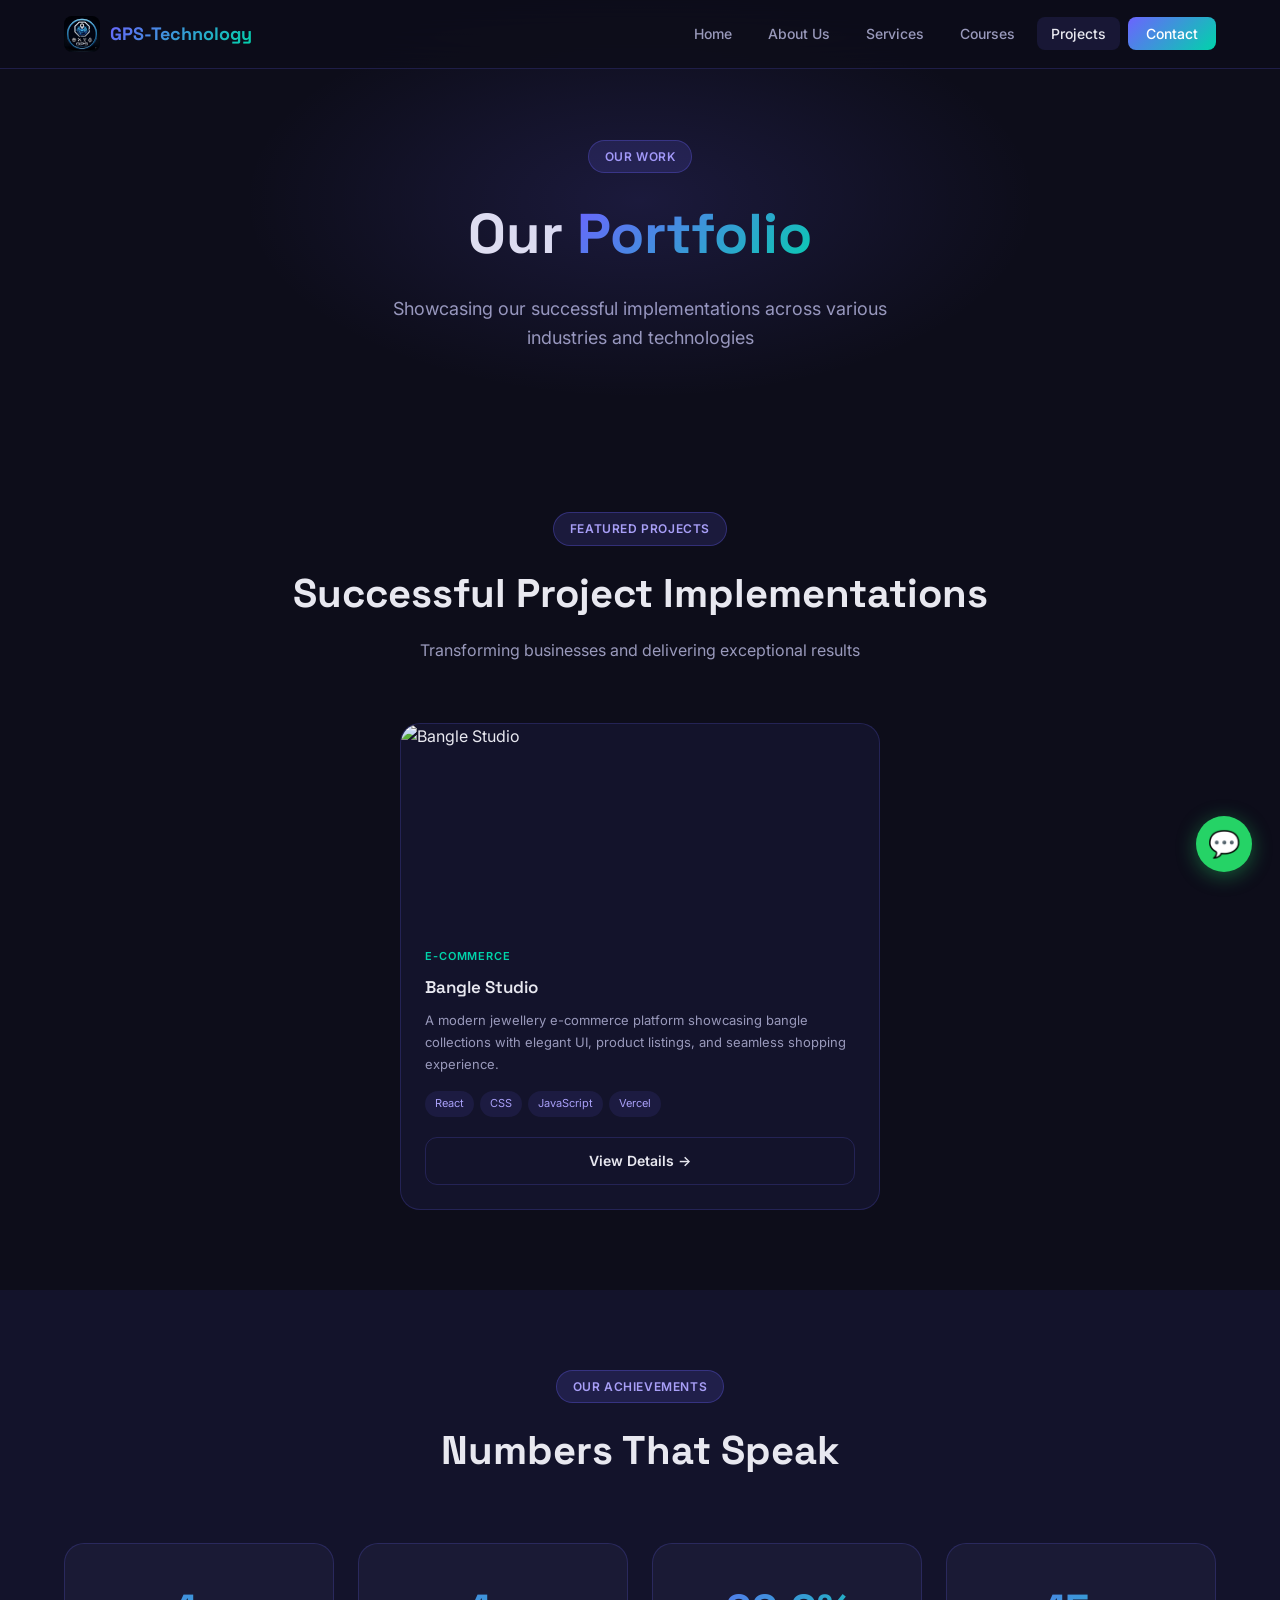
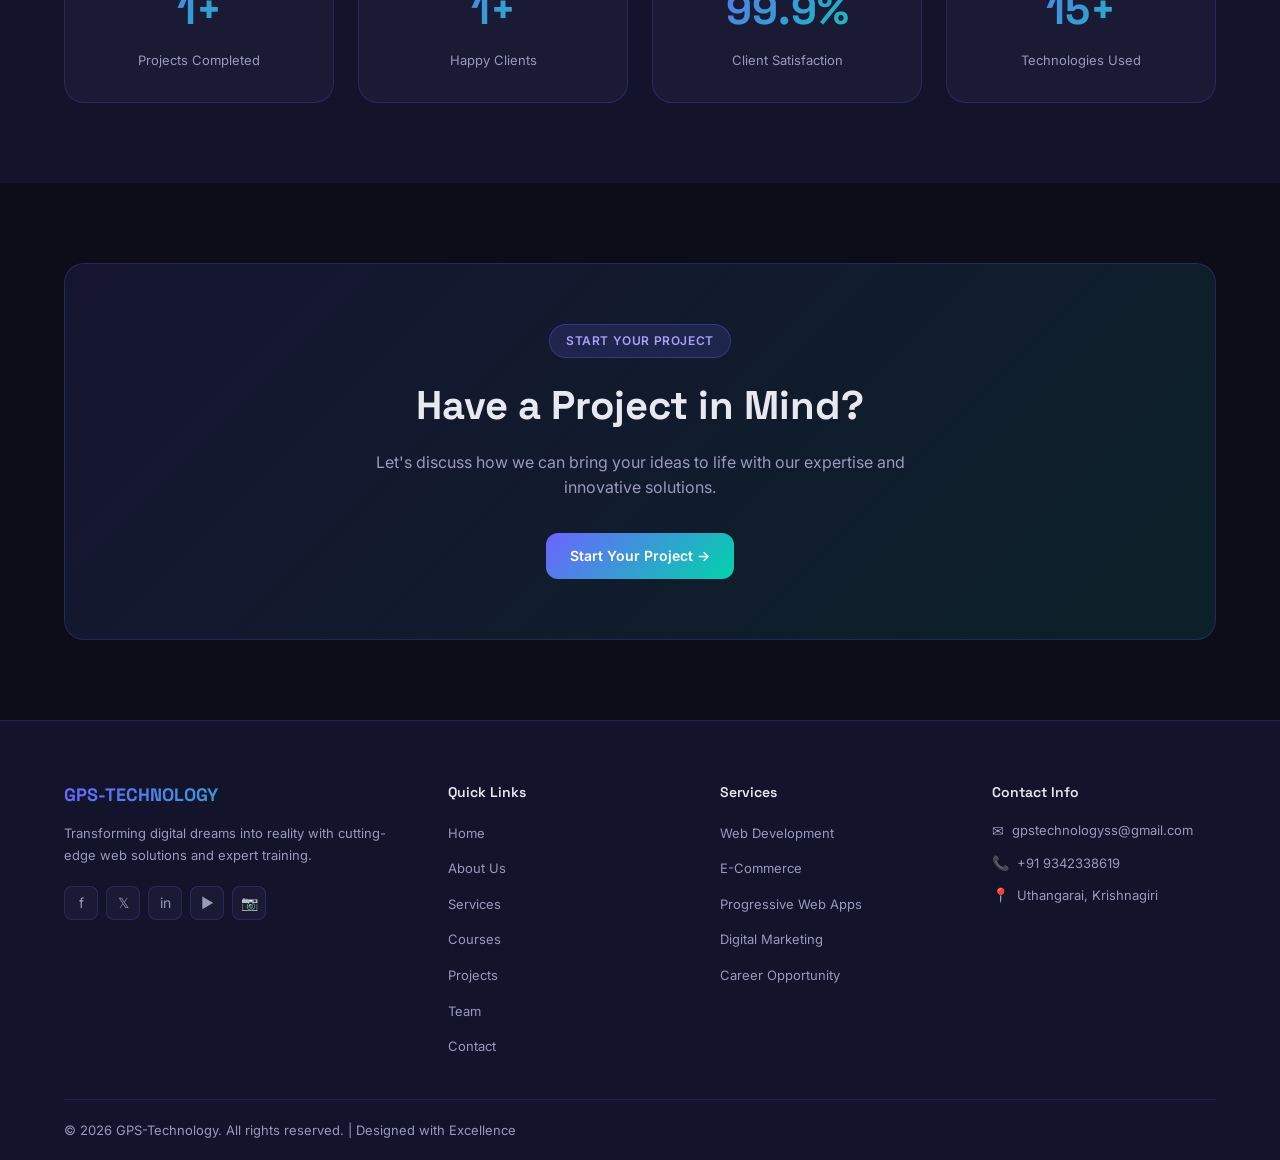
==== projects.html @ 662a0df4 "first commit" ====
<!DOCTYPE html>
<html lang="en">
<head>
  <meta charset="UTF-8">
  <meta name="viewport" content="width=device-width, initial-scale=1.0">
  <title>Our Projects - GPS-Technology</title>
  <link rel="stylesheet" href="css/style.css">
  <link rel="icon" href="gps_logo.png">
</head>
<body>

<nav class="navbar">
  <div class="nav-container">
    <a href="index.html" class="nav-logo">
      <img src="gps_logo.png" alt="GPS Logo">
      <span>GPS-Technology</span>
    </a>
    <ul class="nav-links">
      <li><a href="index.html">Home</a></li>
      <li><a href="about.html">About Us</a></li>
      <li><a href="services.html">Services</a></li>
      <li><a href="courses.html">Courses</a></li>
      <li><a href="projects.html">Projects</a></li>
      <li><a href="contact.html" class="btn-nav">Contact</a></li>
    </ul>
    <div class="hamburger"><span></span><span></span><span></span></div>
  </div>
</nav>
<div class="mobile-menu">
  <a href="index.html">Home</a>
  <a href="about.html">About Us</a>
  <a href="services.html">Services</a>
  <a href="courses.html">Courses</a>
  <a href="projects.html">Projects</a>
  <a href="contact.html">Contact</a>
</div>

<!-- PAGE HERO -->
<section class="page-hero">
  <div class="container">
    <div class="badge">Our Work</div>
    <h1>Our <span class="gradient-text">Portfolio</span></h1>
    <p>Showcasing our successful implementations across various industries and technologies</p>
  </div>
</section>

<!-- PROJECTS -->
<section class="projects-section">
  <div class="container">
    <div class="section-header">
      <div class="badge">Featured Projects</div>
      <h2 class="section-title">Successful Project Implementations</h2>
      <p class="section-subtitle">Transforming businesses and delivering exceptional results</p>
    </div>

    <div class="projects-grid" style="grid-template-columns: repeat(auto-fit, minmax(340px, 1fr)); max-width: 480px; margin: 0 auto;">
      <div class="project-card fade-up">
        <img src="https://images.unsplash.com/photo-1611085583191-a3b181a88401?auto=format&fit=crop&w=600&q=80" alt="Bangle Studio" class="project-img">
        <div class="project-body">
          <div class="project-cat">E-Commerce</div>
          <h3>Bangle Studio</h3>
          <p>A modern jewellery e-commerce platform showcasing bangle collections with elegant UI, product listings, and seamless shopping experience.</p>
          <div class="project-tags">
            <span class="project-tag">React</span>
            <span class="project-tag">CSS</span>
            <span class="project-tag">JavaScript</span>
            <span class="project-tag">Vercel</span>
          </div>
          <a href="https://bangle-studio.vercel.app" target="_blank" class="btn btn-outline" style="width:100%;justify-content:center;">View Details →</a>
        </div>
      </div>
    </div>
  </div>
</section>

<!-- ACHIEVEMENTS -->
<section class="achievements-section">
  <div class="container">
    <div class="section-header">
      <div class="badge">Our Achievements</div>
      <h2 class="section-title">Numbers That Speak</h2>
    </div>
    <div class="achievements-grid">
      <div class="achieve-card fade-up">
        <span class="achieve-num">1+</span>
        <div class="achieve-label">Projects Completed</div>
      </div>
      <div class="achieve-card fade-up">
        <span class="achieve-num">1+</span>
        <div class="achieve-label">Happy Clients</div>
      </div>
      <div class="achieve-card fade-up">
        <span class="achieve-num">99.9%</span>
        <div class="achieve-label">Client Satisfaction</div>
      </div>
      <div class="achieve-card fade-up">
        <span class="achieve-num">15+</span>
        <div class="achieve-label">Technologies Used</div>
      </div>
    </div>
  </div>
</section>

<!-- CTA -->
<section class="cta-section">
  <div class="container">
    <div class="cta-box fade-up">
      <div class="badge">Start Your Project</div>
      <h2 class="section-title">Have a Project in Mind?</h2>
      <p style="color:var(--text-muted);margin-bottom:32px;max-width:540px;margin-left:auto;margin-right:auto;">
        Let's discuss how we can bring your ideas to life with our expertise and innovative solutions.
      </p>
      <a href="contact.html" class="btn btn-primary">Start Your Project →</a>
    </div>
  </div>
</section>

<!-- FOOTER -->
<footer class="footer">
  <div class="container">
    <div class="footer-grid">
      <div class="footer-brand">
        <div class="footer-brand-name">GPS-TECHNOLOGY</div>
        <p>Transforming digital dreams into reality with cutting-edge web solutions and expert training.</p>
        <div class="footer-social">
          <a href="https://facebook.com" target="_blank">f</a>
          <a href="https://twitter.com" target="_blank">𝕏</a>
          <a href="https://linkedin.com" target="_blank">in</a>
          <a href="https://youtube.com" target="_blank">▶</a>
          <a href="https://instagram.com" target="_blank">📷</a>
        </div>
      </div>
      <div class="footer-col">
        <h4>Quick Links</h4>
        <ul>
          <li><a href="index.html">Home</a></li>
          <li><a href="about.html">About Us</a></li>
          <li><a href="services.html">Services</a></li>
          <li><a href="courses.html">Courses</a></li>
          <li><a href="projects.html">Projects</a></li>
          <li><a href="team.html">Team</a></li>
          <li><a href="contact.html">Contact</a></li>
        </ul>
      </div>
      <div class="footer-col">
        <h4>Services</h4>
        <ul>
          <li><a href="services.html">Web Development</a></li>
          <li><a href="services.html">E-Commerce</a></li>
          <li><a href="services.html">Progressive Web Apps</a></li>
          <li><a href="services.html">Digital Marketing</a></li>
          <li><a href="services.html">Career Opportunity</a></li>
        </ul>
      </div>
      <div class="footer-col">
        <h4>Contact Info</h4>
        <ul class="footer-contact">
          <li><span>✉</span><span>gpstechnologyss@gmail.com</span></li>
          <li><span>📞</span><span>+91 9342338619</span></li>
          <li><span>📍</span><span>Uthangarai, Krishnagiri</span></li>
        </ul>
      </div>
    </div>
    <div class="footer-bottom">
      <p>© 2026 GPS-Technology. All rights reserved. | Designed with Excellence</p>
    </div>
  </div>
</footer>

<a href="https://wa.me/919342338619?text=Hello!%20I'm%20interested%20in%20your%20services." target="_blank" class="whatsapp-btn">💬</a>
<script src="js/main.js"></script>
</body>
</html>
---- css/style.css ----
/* ===== INFXS Solutions - Main Stylesheet ===== */

@import url('https://fonts.googleapis.com/css2?family=Inter:wght@300;400;500;600;700;800&family=Space+Grotesk:wght@400;500;600;700&display=swap');

:root {
  --primary: #6c63ff;
  --primary-dark: #5a52d5;
  --primary-light: #a89ff7;
  --accent: #00d4aa;
  --accent-dark: #00b894;
  --dark: #0d0d1a;
  --dark-2: #13132b;
  --dark-3: #1a1a35;
  --dark-4: #22224a;
  --text: #e8e8f0;
  --text-muted: #9999bb;
  --border: rgba(108, 99, 255, 0.2);
  --gradient: linear-gradient(135deg, #6c63ff, #00d4aa);
  --shadow: 0 8px 32px rgba(108, 99, 255, 0.15);
  --font-display: 'Space Grotesk', sans-serif;
  --font-body: 'Inter', sans-serif;
  --radius: 12px;
  --radius-lg: 20px;
}

* { margin: 0; padding: 0; box-sizing: border-box; }

html { scroll-behavior: smooth; }

body {
  font-family: var(--font-body);
  background: var(--dark);
  color: var(--text);
  line-height: 1.6;
  overflow-x: hidden;
}

/* ===== SCROLLBAR ===== */
::-webkit-scrollbar { width: 6px; }
::-webkit-scrollbar-track { background: var(--dark-2); }
::-webkit-scrollbar-thumb { background: var(--primary); border-radius: 3px; }

/* ===== NAVBAR ===== */
.navbar {
  position: fixed;
  top: 0;
  width: 100%;
  z-index: 1000;
  padding: 16px 0;
  background: rgba(13, 13, 26, 0.85);
  backdrop-filter: blur(20px);
  -webkit-backdrop-filter: blur(20px);
  border-bottom: 1px solid var(--border);
  transition: all 0.3s ease;
}

.navbar.scrolled {
  padding: 10px 0;
  background: rgba(13, 13, 26, 0.95);
}

.nav-container {
  max-width: 1200px;
  margin: 0 auto;
  padding: 0 24px;
  display: flex;
  align-items: center;
  justify-content: space-between;
}

.nav-logo {
  display: flex;
  align-items: center;
  gap: 10px;
  text-decoration: none;
  color: var(--text);
}

.nav-logo img {
  width: 36px;
  height: 36px;
  object-fit: contain;
  border-radius: 8px;
}

.nav-logo span {
  font-family: var(--font-display);
  font-weight: 700;
  font-size: 18px;
  background: var(--gradient);
  -webkit-background-clip: text;
  -webkit-text-fill-color: transparent;
  background-clip: text;
}

.nav-links {
  display: flex;
  list-style: none;
  gap: 8px;
  align-items: center;
}

.nav-links a {
  text-decoration: none;
  color: var(--text-muted);
  font-size: 14px;
  font-weight: 500;
  padding: 8px 14px;
  border-radius: 8px;
  transition: all 0.2s ease;
}

.nav-links a:hover,
.nav-links a.active {
  color: var(--text);
  background: rgba(108, 99, 255, 0.12);
}

.nav-links a.btn-nav {
  background: var(--gradient);
  color: #fff;
  padding: 8px 18px;
}

.nav-links a.btn-nav:hover {
  opacity: 0.9;
  background: var(--gradient);
  color: #fff;
}

/* Hamburger */
.hamburger {
  display: none;
  flex-direction: column;
  gap: 5px;
  cursor: pointer;
  padding: 4px;
}

.hamburger span {
  width: 24px;
  height: 2px;
  background: var(--text);
  border-radius: 2px;
  transition: all 0.3s ease;
}

.hamburger.open span:nth-child(1) { transform: rotate(45deg) translate(5px, 5px); }
.hamburger.open span:nth-child(2) { opacity: 0; }
.hamburger.open span:nth-child(3) { transform: rotate(-45deg) translate(5px, -5px); }

/* Mobile menu */
.mobile-menu {
  display: none;
  position: fixed;
  top: 65px;
  left: 0;
  right: 0;
  background: var(--dark-2);
  border-bottom: 1px solid var(--border);
  padding: 20px 24px;
  z-index: 999;
}

.mobile-menu.open { display: block; }

.mobile-menu a {
  display: block;
  color: var(--text-muted);
  text-decoration: none;
  padding: 12px 0;
  font-size: 15px;
  border-bottom: 1px solid var(--border);
  transition: color 0.2s;
}

.mobile-menu a:last-child { border-bottom: none; }
.mobile-menu a:hover, .mobile-menu a.active { color: var(--primary); }

/* ===== COMMON ===== */
.container {
  max-width: 1200px;
  margin: 0 auto;
  padding: 0 24px;
}

.section-title {
  font-family: var(--font-display);
  font-size: clamp(28px, 4vw, 40px);
  font-weight: 700;
  margin-bottom: 12px;
  color: var(--text);
}

.section-subtitle {
  color: var(--text-muted);
  font-size: 16px;
  max-width: 560px;
}

.section-header {
  text-align: center;
  margin-bottom: 60px;
}

.section-header .section-subtitle {
  margin: 0 auto;
}

.badge {
  display: inline-block;
  padding: 6px 16px;
  background: rgba(108, 99, 255, 0.15);
  color: var(--primary-light);
  border: 1px solid rgba(108, 99, 255, 0.3);
  border-radius: 100px;
  font-size: 12px;
  font-weight: 600;
  letter-spacing: 0.05em;
  text-transform: uppercase;
  margin-bottom: 16px;
}

.btn {
  display: inline-flex;
  align-items: center;
  gap: 8px;
  padding: 12px 24px;
  border-radius: var(--radius);
  font-weight: 600;
  font-size: 14px;
  text-decoration: none;
  cursor: pointer;
  border: none;
  transition: all 0.3s ease;
  font-family: var(--font-body);
}

.btn-primary {
  background: var(--gradient);
  color: #fff;
}

.btn-primary:hover {
  transform: translateY(-2px);
  box-shadow: 0 8px 24px rgba(108, 99, 255, 0.4);
}

.btn-outline {
  background: transparent;
  color: var(--text);
  border: 1px solid var(--border);
}

.btn-outline:hover {
  background: rgba(108, 99, 255, 0.1);
  border-color: var(--primary);
  transform: translateY(-2px);
}

.card {
  background: var(--dark-3);
  border: 1px solid var(--border);
  border-radius: var(--radius-lg);
  padding: 28px;
  transition: all 0.3s ease;
}

.card:hover {
  border-color: rgba(108, 99, 255, 0.4);
  transform: translateY(-4px);
  box-shadow: var(--shadow);
}

.gradient-text {
  background: var(--gradient);
  -webkit-background-clip: text;
  -webkit-text-fill-color: transparent;
  background-clip: text;
}

/* ===== HERO ===== */
.hero {
  min-height: 100vh;
  display: flex;
  align-items: center;
  position: relative;
  padding: 120px 0 80px;
  overflow: hidden;
}

.hero-bg {
  position: absolute;
  inset: 0;
  z-index: 0;
}

.hero-orb {
  position: absolute;
  border-radius: 50%;
  filter: blur(80px);
  opacity: 0.3;
}

.hero-orb-1 {
  width: 500px;
  height: 500px;
  background: var(--primary);
  top: -100px;
  right: -100px;
}

.hero-orb-2 {
  width: 400px;
  height: 400px;
  background: var(--accent);
  bottom: -100px;
  left: -100px;
}

.hero-grid {
  position: absolute;
  inset: 0;
  background-image: 
    linear-gradient(rgba(108,99,255,0.05) 1px, transparent 1px),
    linear-gradient(90deg, rgba(108,99,255,0.05) 1px, transparent 1px);
  background-size: 60px 60px;
}

.hero-content {
  position: relative;
  z-index: 1;
  max-width: 700px;
}

.hero-title {
  font-family: var(--font-display);
  font-size: clamp(38px, 5.5vw, 68px);
  font-weight: 700;
  line-height: 1.1;
  margin-bottom: 20px;
}

.hero-desc {
  font-size: 18px;
  color: var(--text-muted);
  margin-bottom: 36px;
  max-width: 560px;
}

.hero-actions {
  display: flex;
  gap: 16px;
  flex-wrap: wrap;
}

.hero-stats {
  display: flex;
  gap: 48px;
  margin-top: 56px;
  padding-top: 40px;
  border-top: 1px solid var(--border);
}

.hero-stat-value {
  font-family: var(--font-display);
  font-size: 36px;
  font-weight: 700;
  background: var(--gradient);
  -webkit-background-clip: text;
  -webkit-text-fill-color: transparent;
  background-clip: text;
  display: block;
}

.hero-stat-label {
  font-size: 13px;
  color: var(--text-muted);
}

/* ===== SERVICES PREVIEW ===== */
.services-preview {
  padding: 100px 0;
  background: var(--dark-2);
}

.services-grid {
  display: grid;
  grid-template-columns: repeat(auto-fit, minmax(280px, 1fr));
  gap: 24px;
}

.service-card {
  background: var(--dark-3);
  border: 1px solid var(--border);
  border-radius: var(--radius-lg);
  padding: 32px;
  transition: all 0.3s ease;
}

.service-card:hover {
  border-color: rgba(108, 99, 255, 0.5);
  transform: translateY(-6px);
  box-shadow: 0 16px 48px rgba(108, 99, 255, 0.15);
}

.service-icon {
  width: 52px;
  height: 52px;
  background: rgba(108, 99, 255, 0.15);
  border-radius: 14px;
  display: flex;
  align-items: center;
  justify-content: center;
  font-size: 24px;
  margin-bottom: 20px;
}

.service-card h3 {
  font-family: var(--font-display);
  font-size: 18px;
  font-weight: 600;
  margin-bottom: 10px;
}

.service-card p {
  color: var(--text-muted);
  font-size: 14px;
  line-height: 1.7;
}

/* ===== PAGE HERO ===== */
.page-hero {
  padding: 140px 0 80px;
  text-align: center;
  position: relative;
  overflow: hidden;
}

.page-hero::before {
  content: '';
  position: absolute;
  top: 0;
  left: 50%;
  transform: translateX(-50%);
  width: 800px;
  height: 400px;
  background: radial-gradient(ellipse, rgba(108,99,255,0.15) 0%, transparent 70%);
}

.page-hero h1 {
  font-family: var(--font-display);
  font-size: clamp(32px, 5vw, 56px);
  font-weight: 700;
  margin-bottom: 16px;
}

.page-hero p {
  color: var(--text-muted);
  font-size: 18px;
  max-width: 560px;
  margin: 0 auto;
}

/* ===== ABOUT PAGE ===== */
.about-section {
  padding: 80px 0 100px;
}

.founder-card {
  display: grid;
  grid-template-columns: 1fr 1.5fr;
  gap: 60px;
  align-items: center;
  margin-bottom: 100px;
}

.founder-img-wrap {
  position: relative;
}

.founder-img-wrap img {
  width: 100%;
  max-width: 380px;
  border-radius: var(--radius-lg);
  object-fit: cover;
  aspect-ratio: 3/4;
  display: block;
}

.founder-img-badge {
  position: absolute;
  bottom: -16px;
  right: -16px;
  background: var(--gradient);
  padding: 12px 20px;
  border-radius: var(--radius);
  font-weight: 600;
  font-size: 13px;
}

.founder-info h2 {
  font-family: var(--font-display);
  font-size: 36px;
  font-weight: 700;
  margin-bottom: 4px;
}

.founder-info .role {
  color: var(--primary-light);
  font-size: 14px;
  font-weight: 500;
  margin-bottom: 24px;
}

.founder-info p {
  color: var(--text-muted);
  line-height: 1.8;
  margin-bottom: 28px;
}

.founder-meta {
  display: grid;
  grid-template-columns: 1fr 1fr;
  gap: 16px;
  margin-bottom: 28px;
}

.meta-item {
  background: var(--dark-3);
  border: 1px solid var(--border);
  border-radius: var(--radius);
  padding: 16px;
}

.meta-item .label {
  font-size: 11px;
  color: var(--text-muted);
  text-transform: uppercase;
  letter-spacing: 0.08em;
  margin-bottom: 4px;
}

.meta-item .value {
  font-size: 14px;
  font-weight: 600;
  color: var(--text);
}

/* Journey */
.journey-section {
  background: var(--dark-2);
  padding: 80px 0;
}

.journey-grid {
  display: grid;
  grid-template-columns: 1fr 1fr;
  gap: 60px;
  align-items: center;
}

.journey-stats {
  display: grid;
  grid-template-columns: repeat(3, 1fr);
  gap: 20px;
  margin-bottom: 32px;
}

.stat-box {
  text-align: center;
  background: var(--dark-3);
  border: 1px solid var(--border);
  border-radius: var(--radius);
  padding: 20px 12px;
}

.stat-box .num {
  font-family: var(--font-display);
  font-size: 28px;
  font-weight: 700;
  background: var(--gradient);
  -webkit-background-clip: text;
  -webkit-text-fill-color: transparent;
  background-clip: text;
  display: block;
}

.stat-box .lbl {
  font-size: 12px;
  color: var(--text-muted);
  margin-top: 4px;
}

.mission-box {
  background: var(--dark-3);
  border-left: 3px solid var(--primary);
  border-radius: 0 var(--radius) var(--radius) 0;
  padding: 24px;
  font-style: italic;
  color: var(--text-muted);
  line-height: 1.8;
}

/* ===== SERVICES PAGE ===== */
.services-section {
  padding: 80px 0;
}

.services-full-grid {
  display: grid;
  grid-template-columns: repeat(auto-fit, minmax(320px, 1fr));
  gap: 24px;
  margin-bottom: 60px;
}

.services-full-grid .service-card {
  background: var(--dark-2);
}

.service-tags {
  display: flex;
  flex-wrap: wrap;
  gap: 8px;
  margin-top: 16px;
}

.service-tag {
  padding: 4px 12px;
  background: rgba(108, 99, 255, 0.1);
  border: 1px solid rgba(108, 99, 255, 0.2);
  border-radius: 100px;
  font-size: 12px;
  color: var(--primary-light);
}

.specialized-section {
  padding: 80px 0;
  background: var(--dark-2);
}

.specialized-grid {
  display: grid;
  grid-template-columns: repeat(auto-fit, minmax(240px, 1fr));
  gap: 24px;
}

.spec-card {
  background: var(--dark-3);
  border: 1px solid var(--border);
  border-radius: var(--radius-lg);
  padding: 28px;
}

.spec-card h4 {
  font-family: var(--font-display);
  font-size: 16px;
  font-weight: 600;
  margin-bottom: 16px;
  color: var(--accent);
}

.spec-card ul {
  list-style: none;
}

.spec-card ul li {
  padding: 8px 0;
  border-bottom: 1px solid var(--border);
  font-size: 14px;
  color: var(--text-muted);
  display: flex;
  align-items: center;
  gap: 8px;
}

.spec-card ul li::before {
  content: '→';
  color: var(--primary);
  font-size: 12px;
}

.spec-card ul li:last-child { border-bottom: none; }

.cta-section {
  padding: 80px 0;
  text-align: center;
}

.cta-box {
  background: linear-gradient(135deg, rgba(108,99,255,0.1), rgba(0,212,170,0.1));
  border: 1px solid var(--border);
  border-radius: var(--radius-lg);
  padding: 60px;
}

/* ===== COURSES PAGE ===== */
.courses-section {
  padding: 80px 0;
}

.courses-grid {
  display: grid;
  grid-template-columns: repeat(auto-fit, minmax(320px, 1fr));
  gap: 28px;
  margin-bottom: 80px;
}

.course-card {
  background: var(--dark-2);
  border: 1px solid var(--border);
  border-radius: var(--radius-lg);
  overflow: hidden;
  transition: all 0.3s ease;
}

.course-card:hover {
  border-color: rgba(108, 99, 255, 0.5);
  transform: translateY(-6px);
  box-shadow: var(--shadow);
}

.course-header {
  background: linear-gradient(135deg, var(--dark-3), var(--dark-4));
  padding: 28px;
  border-bottom: 1px solid var(--border);
  display: flex;
  align-items: center;
  gap: 16px;
}

.course-number {
  width: 48px;
  height: 48px;
  border-radius: 12px;
  background: var(--gradient);
  display: flex;
  align-items: center;
  justify-content: center;
  font-family: var(--font-display);
  font-weight: 700;
  font-size: 18px;
  color: #fff;
  flex-shrink: 0;
}

.course-header h3 {
  font-family: var(--font-display);
  font-size: 18px;
  font-weight: 600;
}

.course-duration {
  font-size: 12px;
  color: var(--accent);
  margin-top: 4px;
}

.course-body {
  padding: 28px;
}

.course-body p {
  color: var(--text-muted);
  font-size: 14px;
  line-height: 1.7;
  margin-bottom: 20px;
}

.tech-list {
  display: flex;
  flex-wrap: wrap;
  gap: 8px;
  margin-bottom: 24px;
}

.tech-tag {
  padding: 5px 12px;
  background: rgba(0, 212, 170, 0.1);
  border: 1px solid rgba(0, 212, 170, 0.2);
  border-radius: 100px;
  font-size: 12px;
  font-weight: 500;
  color: var(--accent);
}

/* Why section */
.why-section {
  padding: 80px 0;
  background: var(--dark-2);
}

.why-grid {
  display: grid;
  grid-template-columns: repeat(auto-fit, minmax(240px, 1fr));
  gap: 24px;
}

.why-card {
  text-align: center;
  padding: 32px 24px;
  background: var(--dark-3);
  border: 1px solid var(--border);
  border-radius: var(--radius-lg);
  transition: all 0.3s ease;
}

.why-card:hover {
  border-color: rgba(108, 99, 255, 0.4);
  transform: translateY(-4px);
}

.why-icon {
  font-size: 36px;
  margin-bottom: 16px;
  display: block;
}

.why-card h4 {
  font-family: var(--font-display);
  font-size: 16px;
  font-weight: 600;
  margin-bottom: 10px;
}

.why-card p {
  color: var(--text-muted);
  font-size: 13px;
  line-height: 1.7;
}

/* Pricing */
.pricing-section {
  padding: 80px 0;
}

.pricing-card {
  max-width: 400px;
  margin: 0 auto;
  background: var(--dark-2);
  border: 2px solid var(--primary);
  border-radius: var(--radius-lg);
  padding: 48px;
  text-align: center;
  position: relative;
}

.pricing-card::before {
  content: 'Most Popular';
  position: absolute;
  top: -14px;
  left: 50%;
  transform: translateX(-50%);
  background: var(--gradient);
  padding: 6px 20px;
  border-radius: 100px;
  font-size: 12px;
  font-weight: 600;
  color: #fff;
}

.price {
  font-family: var(--font-display);
  font-size: 56px;
  font-weight: 700;
  background: var(--gradient);
  -webkit-background-clip: text;
  -webkit-text-fill-color: transparent;
  background-clip: text;
  line-height: 1;
}

.price-label {
  color: var(--text-muted);
  font-size: 14px;
  margin-bottom: 32px;
}

.pricing-features {
  list-style: none;
  margin-bottom: 36px;
  text-align: left;
}

.pricing-features li {
  padding: 10px 0;
  border-bottom: 1px solid var(--border);
  font-size: 14px;
  color: var(--text-muted);
  display: flex;
  align-items: center;
  gap: 10px;
}

.pricing-features li::before {
  content: '✓';
  color: var(--accent);
  font-weight: 700;
}

.pricing-features li:last-child { border-bottom: none; }

/* ===== PROJECTS PAGE ===== */
.projects-section {
  padding: 80px 0;
}

.projects-grid {
  display: grid;
  grid-template-columns: repeat(auto-fit, minmax(340px, 1fr));
  gap: 28px;
  margin-bottom: 80px;
}

.project-card {
  background: var(--dark-2);
  border: 1px solid var(--border);
  border-radius: var(--radius-lg);
  overflow: hidden;
  transition: all 0.3s ease;
}

.project-card:hover {
  border-color: rgba(108, 99, 255, 0.5);
  transform: translateY(-6px);
  box-shadow: var(--shadow);
}

.project-img {
  width: 100%;
  height: 200px;
  object-fit: cover;
  display: block;
}

.project-body {
  padding: 24px;
}

.project-cat {
  font-size: 11px;
  font-weight: 600;
  text-transform: uppercase;
  letter-spacing: 0.08em;
  color: var(--accent);
  margin-bottom: 8px;
}

.project-body h3 {
  font-family: var(--font-display);
  font-size: 17px;
  font-weight: 600;
  margin-bottom: 8px;
}

.project-body p {
  color: var(--text-muted);
  font-size: 13px;
  line-height: 1.7;
  margin-bottom: 16px;
}

.project-tags {
  display: flex;
  flex-wrap: wrap;
  gap: 6px;
  margin-bottom: 20px;
}

.project-tag {
  padding: 4px 10px;
  background: rgba(108, 99, 255, 0.1);
  border-radius: 100px;
  font-size: 11px;
  color: var(--primary-light);
}

/* Achievements */
.achievements-section {
  padding: 80px 0;
  background: var(--dark-2);
}

.achievements-grid {
  display: grid;
  grid-template-columns: repeat(auto-fit, minmax(180px, 1fr));
  gap: 24px;
  text-align: center;
}

.achieve-card {
  padding: 32px 20px;
  background: var(--dark-3);
  border: 1px solid var(--border);
  border-radius: var(--radius-lg);
}

.achieve-num {
  font-family: var(--font-display);
  font-size: 42px;
  font-weight: 700;
  background: var(--gradient);
  -webkit-background-clip: text;
  -webkit-text-fill-color: transparent;
  background-clip: text;
  display: block;
}

.achieve-label {
  font-size: 13px;
  color: var(--text-muted);
  margin-top: 6px;
}

/* ===== TEAM PAGE ===== */
.team-section {
  padding: 80px 0;
}

.team-grid {
  display: grid;
  grid-template-columns: repeat(auto-fit, minmax(300px, 1fr));
  gap: 28px;
  margin-bottom: 60px;
}

.team-card {
  background: var(--dark-2);
  border: 1px solid var(--border);
  border-radius: var(--radius-lg);
  overflow: hidden;
  transition: all 0.3s ease;
}

.team-card:hover {
  border-color: rgba(108, 99, 255, 0.5);
  transform: translateY(-4px);
  box-shadow: var(--shadow);
}

.team-img {
  width: 100%;
  height: 260px;
  object-fit: cover;
  object-position: center top;
  display: block;
}

.team-info {
  padding: 24px;
}

.team-info h3 {
  font-family: var(--font-display);
  font-size: 18px;
  font-weight: 600;
  margin-bottom: 4px;
  text-transform: capitalize;
}

.team-role {
  color: var(--primary-light);
  font-size: 13px;
  font-weight: 500;
  margin-bottom: 12px;
}

.team-info p {
  color: var(--text-muted);
  font-size: 13px;
  line-height: 1.7;
  margin-bottom: 16px;
  display: -webkit-box;
  -webkit-line-clamp: 3;
  -webkit-box-orient: vertical;
  overflow: hidden;
}

.team-skills {
  display: flex;
  flex-wrap: wrap;
  gap: 6px;
  margin-bottom: 16px;
}

.team-skill {
  padding: 4px 10px;
  background: rgba(0, 212, 170, 0.1);
  border-radius: 100px;
  font-size: 11px;
  color: var(--accent);
}

.team-social {
  display: flex;
  gap: 10px;
}

.team-social a {
  width: 32px;
  height: 32px;
  border-radius: 8px;
  background: rgba(108, 99, 255, 0.15);
  display: flex;
  align-items: center;
  justify-content: center;
  color: var(--primary-light);
  text-decoration: none;
  font-size: 13px;
  transition: all 0.2s;
}

.team-social a:hover {
  background: var(--primary);
  color: #fff;
}

/* Team overview */
.team-overview {
  padding: 80px 0;
  background: var(--dark-2);
}

.overview-grid {
  display: grid;
  grid-template-columns: 1fr 2fr;
  gap: 60px;
  align-items: start;
}

.overview-stat {
  text-align: center;
  padding: 32px;
  background: var(--dark-3);
  border: 1px solid var(--border);
  border-radius: var(--radius-lg);
}

.overview-stat .num {
  font-family: var(--font-display);
  font-size: 48px;
  font-weight: 700;
  background: var(--gradient);
  -webkit-background-clip: text;
  -webkit-text-fill-color: transparent;
  background-clip: text;
  display: block;
}

.overview-roles {
  list-style: none;
}

.overview-roles li {
  display: flex;
  align-items: flex-start;
  gap: 16px;
  padding: 16px 0;
  border-bottom: 1px solid var(--border);
}

.overview-roles li:last-child { border-bottom: none; }

.role-title {
  font-weight: 600;
  font-size: 14px;
  min-width: 160px;
}

.role-desc {
  color: var(--text-muted);
  font-size: 14px;
}

/* ===== CONTACT PAGE ===== */
.contact-section {
  padding: 80px 0;
}

.contact-grid {
  display: grid;
  grid-template-columns: 1fr 1.5fr;
  gap: 60px;
  margin-bottom: 80px;
}

.contact-info h2 {
  font-family: var(--font-display);
  font-size: 28px;
  font-weight: 700;
  margin-bottom: 24px;
}

.contact-items {
  display: flex;
  flex-direction: column;
  gap: 20px;
  margin-bottom: 36px;
}

.contact-item {
  display: flex;
  align-items: flex-start;
  gap: 16px;
}

.contact-item-icon {
  width: 44px;
  height: 44px;
  border-radius: 12px;
  background: rgba(108, 99, 255, 0.15);
  display: flex;
  align-items: center;
  justify-content: center;
  font-size: 18px;
  flex-shrink: 0;
}

.contact-item-text .label {
  font-size: 11px;
  color: var(--text-muted);
  text-transform: uppercase;
  letter-spacing: 0.08em;
  margin-bottom: 3px;
}

.contact-item-text .value {
  font-size: 14px;
  color: var(--text);
  font-weight: 500;
}

.social-links {
  display: flex;
  gap: 10px;
}

.social-link {
  width: 40px;
  height: 40px;
  border-radius: 10px;
  background: var(--dark-3);
  border: 1px solid var(--border);
  display: flex;
  align-items: center;
  justify-content: center;
  color: var(--text-muted);
  text-decoration: none;
  font-size: 15px;
  transition: all 0.2s;
}

.social-link:hover {
  background: var(--primary);
  border-color: var(--primary);
  color: #fff;
  transform: translateY(-2px);
}

/* Contact form */
.contact-form-wrap {
  background: var(--dark-2);
  border: 1px solid var(--border);
  border-radius: var(--radius-lg);
  padding: 40px;
}

.contact-form-wrap h3 {
  font-family: var(--font-display);
  font-size: 20px;
  font-weight: 600;
  margin-bottom: 28px;
}

.form-grid {
  display: grid;
  grid-template-columns: 1fr 1fr;
  gap: 20px;
}

.form-group {
  display: flex;
  flex-direction: column;
  gap: 8px;
}

.form-group.full { grid-column: 1 / -1; }

.form-group label {
  font-size: 13px;
  font-weight: 500;
  color: var(--text-muted);
}

.form-group input,
.form-group select,
.form-group textarea {
  background: var(--dark-3);
  border: 1px solid var(--border);
  border-radius: var(--radius);
  padding: 12px 16px;
  color: var(--text);
  font-family: var(--font-body);
  font-size: 14px;
  outline: none;
  transition: border-color 0.2s;
}

.form-group input:focus,
.form-group select:focus,
.form-group textarea:focus {
  border-color: var(--primary);
}

.form-group textarea {
  resize: vertical;
  min-height: 120px;
}

.form-group select option {
  background: var(--dark-3);
}

/* Map section */
.map-section {
  padding: 0 0 80px;
}

.map-wrap {
  border-radius: var(--radius-lg);
  overflow: hidden;
  border: 1px solid var(--border);
  height: 400px;
}

.map-wrap iframe {
  width: 100%;
  height: 100%;
  border: none;
  filter: invert(90%) hue-rotate(180deg);
}

/* FAQ */
.faq-section {
  padding: 80px 0;
  background: var(--dark-2);
}

.faq-list {
  max-width: 800px;
  margin: 0 auto;
  display: flex;
  flex-direction: column;
  gap: 12px;
}

.faq-item {
  background: var(--dark-3);
  border: 1px solid var(--border);
  border-radius: var(--radius);
  overflow: hidden;
}

.faq-question {
  width: 100%;
  background: none;
  border: none;
  padding: 20px 24px;
  text-align: left;
  color: var(--text);
  font-family: var(--font-body);
  font-size: 15px;
  font-weight: 500;
  cursor: pointer;
  display: flex;
  justify-content: space-between;
  align-items: center;
  gap: 16px;
}

.faq-question:hover { background: rgba(108, 99, 255, 0.05); }

.faq-arrow {
  font-size: 18px;
  color: var(--primary);
  transition: transform 0.3s;
  flex-shrink: 0;
}

.faq-item.open .faq-arrow { transform: rotate(180deg); }

.faq-answer {
  display: none;
  padding: 0 24px 20px;
  color: var(--text-muted);
  font-size: 14px;
  line-height: 1.8;
  border-top: 1px solid var(--border);
  padding-top: 16px;
}

.faq-item.open .faq-answer { display: block; }

/* ===== FOOTER ===== */
.footer {
  background: var(--dark-2);
  border-top: 1px solid var(--border);
  padding: 60px 0 0;
}

.footer-grid {
  display: grid;
  grid-template-columns: 1.5fr 1fr 1fr 1fr;
  gap: 48px;
  margin-bottom: 40px;
}

.footer-brand img {
  width: 36px;
  margin-bottom: 16px;
}

.footer-brand-name {
  font-family: var(--font-display);
  font-size: 18px;
  font-weight: 700;
  background: var(--gradient);
  -webkit-background-clip: text;
  -webkit-text-fill-color: transparent;
  background-clip: text;
  margin-bottom: 12px;
}

.footer-brand p {
  color: var(--text-muted);
  font-size: 13px;
  line-height: 1.7;
  margin-bottom: 20px;
}

.footer-social {
  display: flex;
  gap: 8px;
}

.footer-social a {
  width: 34px;
  height: 34px;
  border-radius: 8px;
  background: var(--dark-3);
  border: 1px solid var(--border);
  display: flex;
  align-items: center;
  justify-content: center;
  color: var(--text-muted);
  text-decoration: none;
  font-size: 14px;
  transition: all 0.2s;
}

.footer-social a:hover {
  background: var(--primary);
  border-color: var(--primary);
  color: #fff;
}

.footer-col h4 {
  font-family: var(--font-display);
  font-size: 14px;
  font-weight: 600;
  margin-bottom: 16px;
  color: var(--text);
}

.footer-col ul {
  list-style: none;
  display: flex;
  flex-direction: column;
  gap: 10px;
}

.footer-col ul li a {
  color: var(--text-muted);
  text-decoration: none;
  font-size: 13px;
  transition: color 0.2s;
}

.footer-col ul li a:hover { color: var(--primary-light); }

.footer-contact {
  display: flex;
  flex-direction: column;
  gap: 10px;
}

.footer-contact li {
  display: flex;
  align-items: center;
  gap: 8px;
  color: var(--text-muted);
  font-size: 13px;
}

.footer-contact li span:first-child { font-size: 14px; }

.footer-bottom {
  border-top: 1px solid var(--border);
  padding: 20px 0;
  display: flex;
  justify-content: space-between;
  align-items: center;
  flex-wrap: wrap;
  gap: 12px;
}

.footer-bottom p {
  color: var(--text-muted);
  font-size: 13px;
}

/* ===== WHATSAPP BUTTON ===== */
.whatsapp-btn {
  position: fixed;
  bottom: 28px;
  right: 28px;
  width: 56px;
  height: 56px;
  border-radius: 50%;
  background: #25d366;
  display: flex;
  align-items: center;
  justify-content: center;
  color: #fff;
  text-decoration: none;
  font-size: 26px;
  box-shadow: 0 4px 20px rgba(37, 211, 102, 0.4);
  z-index: 999;
  transition: all 0.3s ease;
  animation: pulse-wa 2s infinite;
}

.whatsapp-btn:hover {
  transform: scale(1.1);
  box-shadow: 0 6px 28px rgba(37, 211, 102, 0.6);
}

@keyframes pulse-wa {
  0%, 100% { box-shadow: 0 4px 20px rgba(37, 211, 102, 0.4); }
  50% { box-shadow: 0 4px 32px rgba(37, 211, 102, 0.7); }
}

/* ===== ANIMATIONS ===== */
.fade-up {
  opacity: 0;
  transform: translateY(30px);
  transition: opacity 0.6s ease, transform 0.6s ease;
}

.fade-up.visible {
  opacity: 1;
  transform: translateY(0);
}

/* ===== RESPONSIVE ===== */
@media (max-width: 900px) {
  .nav-links { display: none; }
  .hamburger { display: flex; }

  .founder-card { grid-template-columns: 1fr; }
  .founder-img-wrap { text-align: center; }
  .founder-img-wrap img { max-width: 280px; }

  .journey-grid { grid-template-columns: 1fr; }
  .contact-grid { grid-template-columns: 1fr; }
  .overview-grid { grid-template-columns: 1fr; }
  .footer-grid { grid-template-columns: 1fr 1fr; }
  .form-grid { grid-template-columns: 1fr; }
  .hero-stats { gap: 24px; }
}

@media (max-width: 600px) {
  .hero-stats { flex-direction: column; gap: 16px; }
  .footer-grid { grid-template-columns: 1fr; }
  .cta-box { padding: 36px 24px; }
  .pricing-card { padding: 36px 24px; }
  .contact-form-wrap { padding: 24px; }
  .projects-grid { grid-template-columns: 1fr; }
  .team-grid { grid-template-columns: 1fr; }
  .courses-grid { grid-template-columns: 1fr; }
  .services-full-grid { grid-template-columns: 1fr; }
}
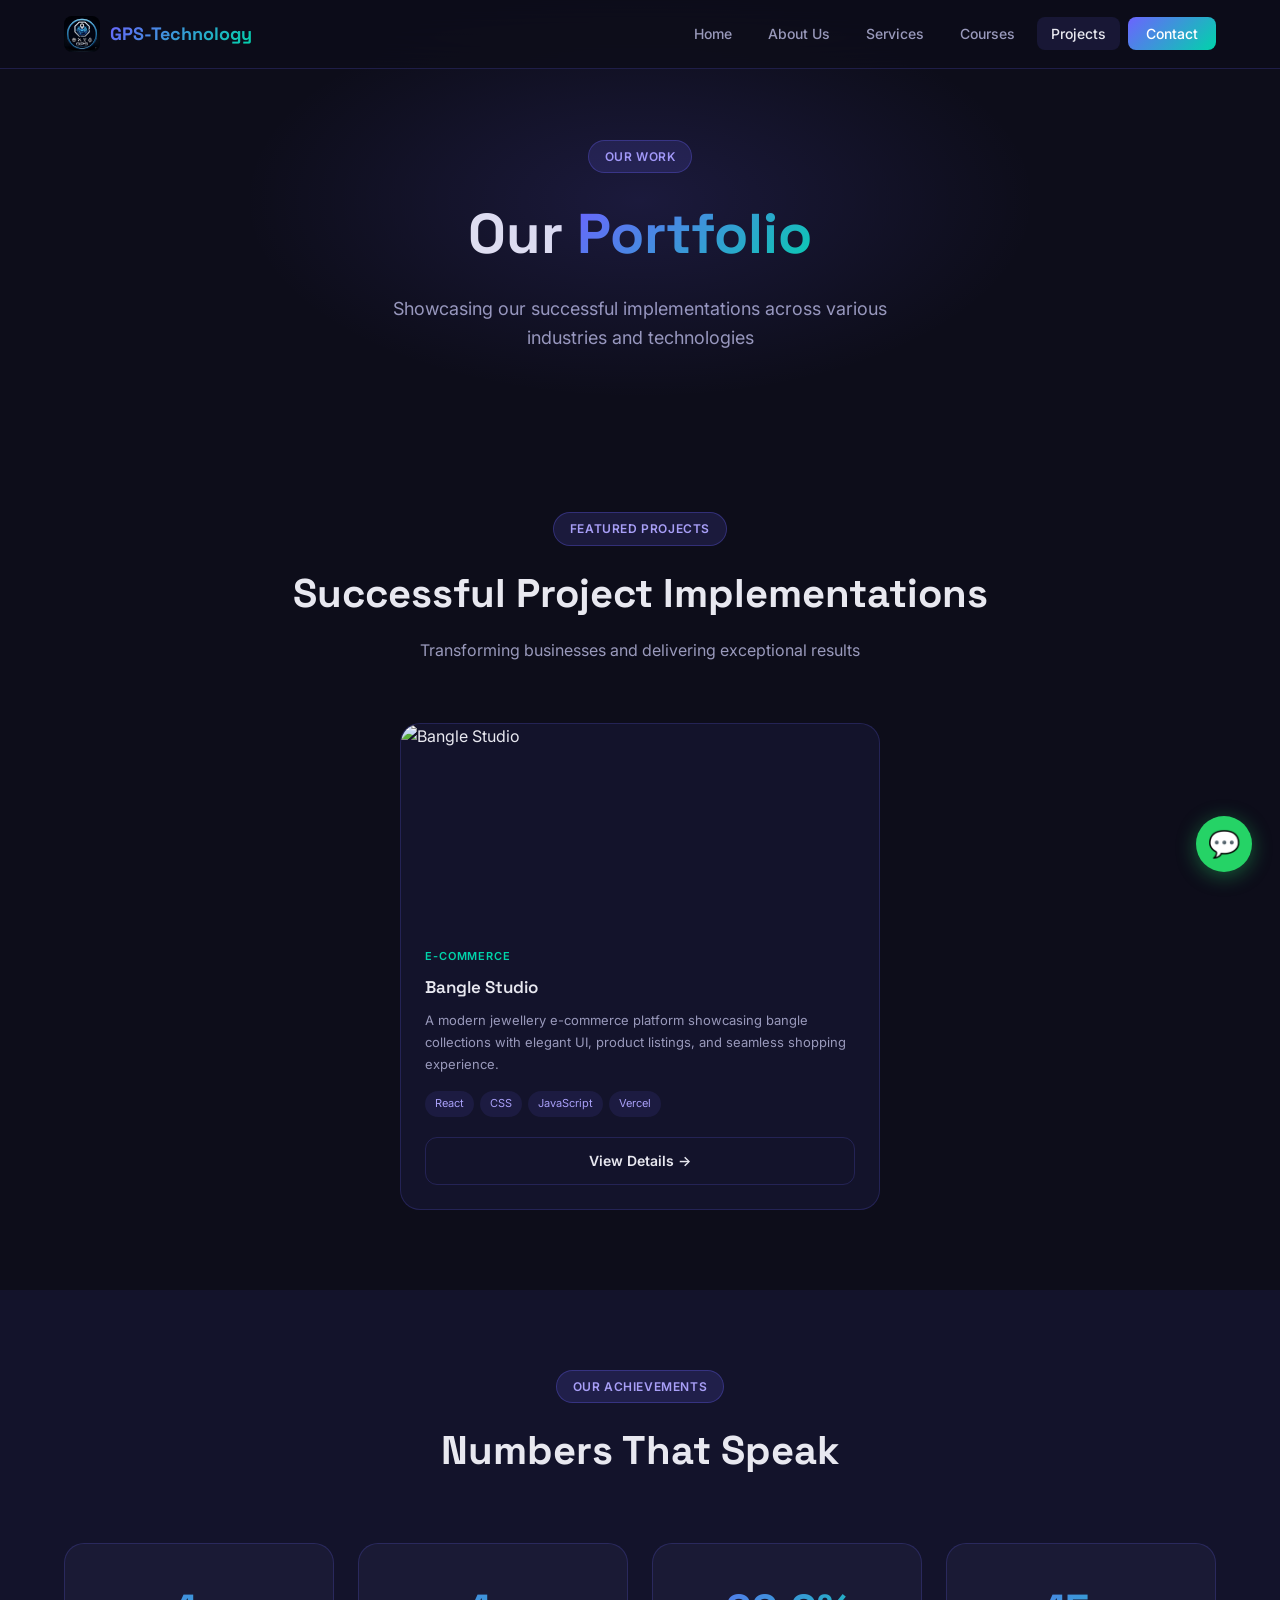
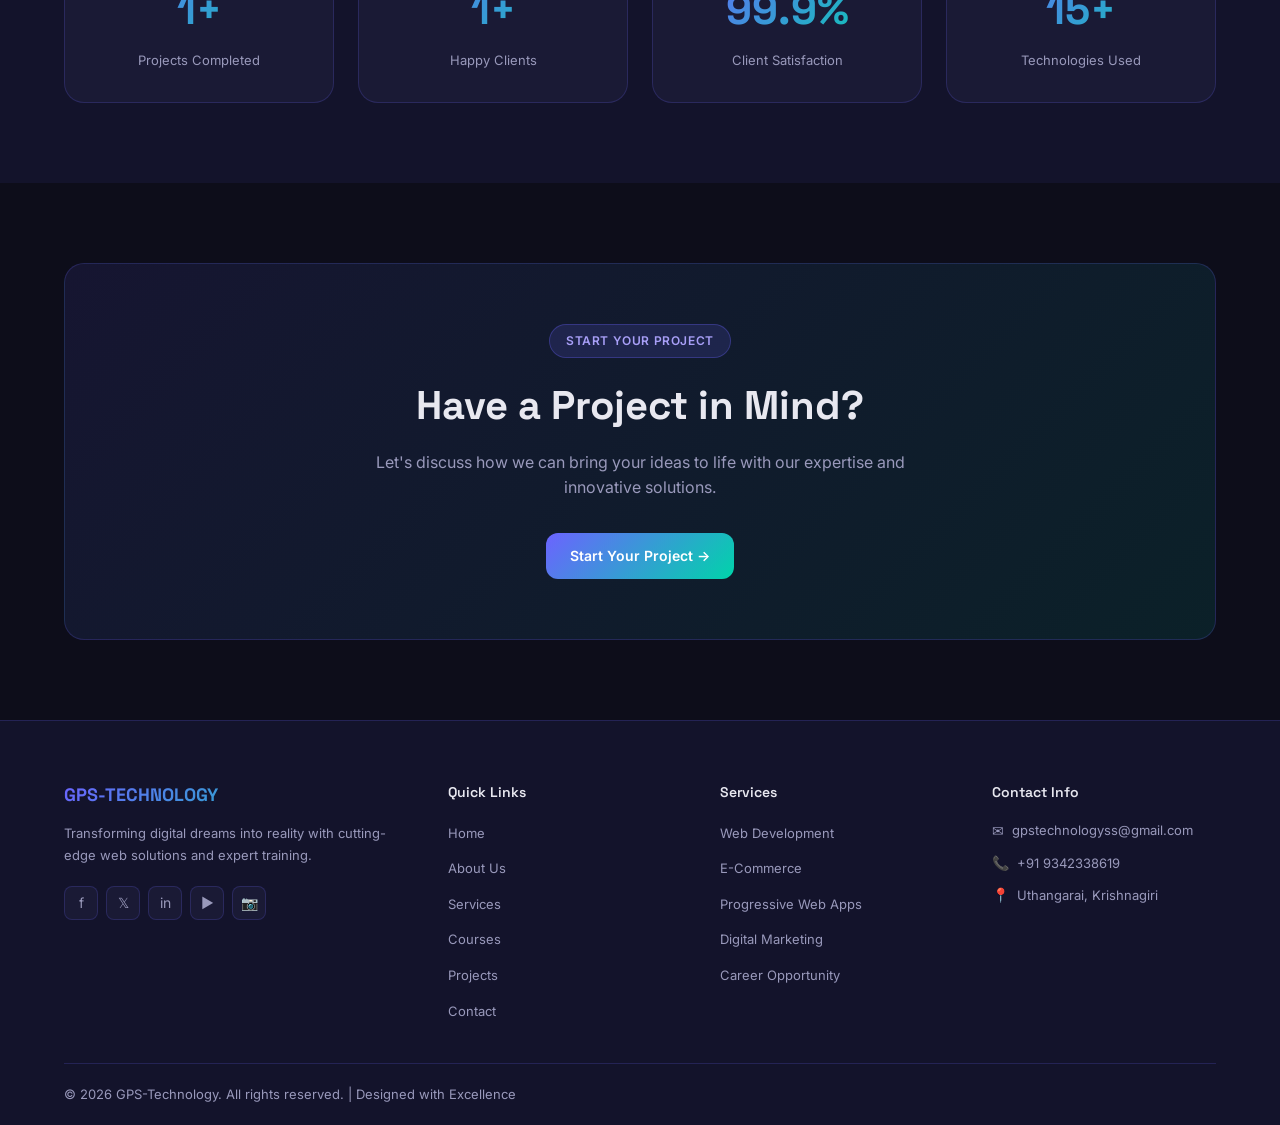
==== commit 32597d17: "unga change pathina message" ====
--- a/projects.html
+++ b/projects.html
@@ -138,7 +138,6 @@
           <li><a href="services.html">Services</a></li>
           <li><a href="courses.html">Courses</a></li>
           <li><a href="projects.html">Projects</a></li>
-          <li><a href="team.html">Team</a></li>
           <li><a href="contact.html">Contact</a></li>
         </ul>
       </div>
